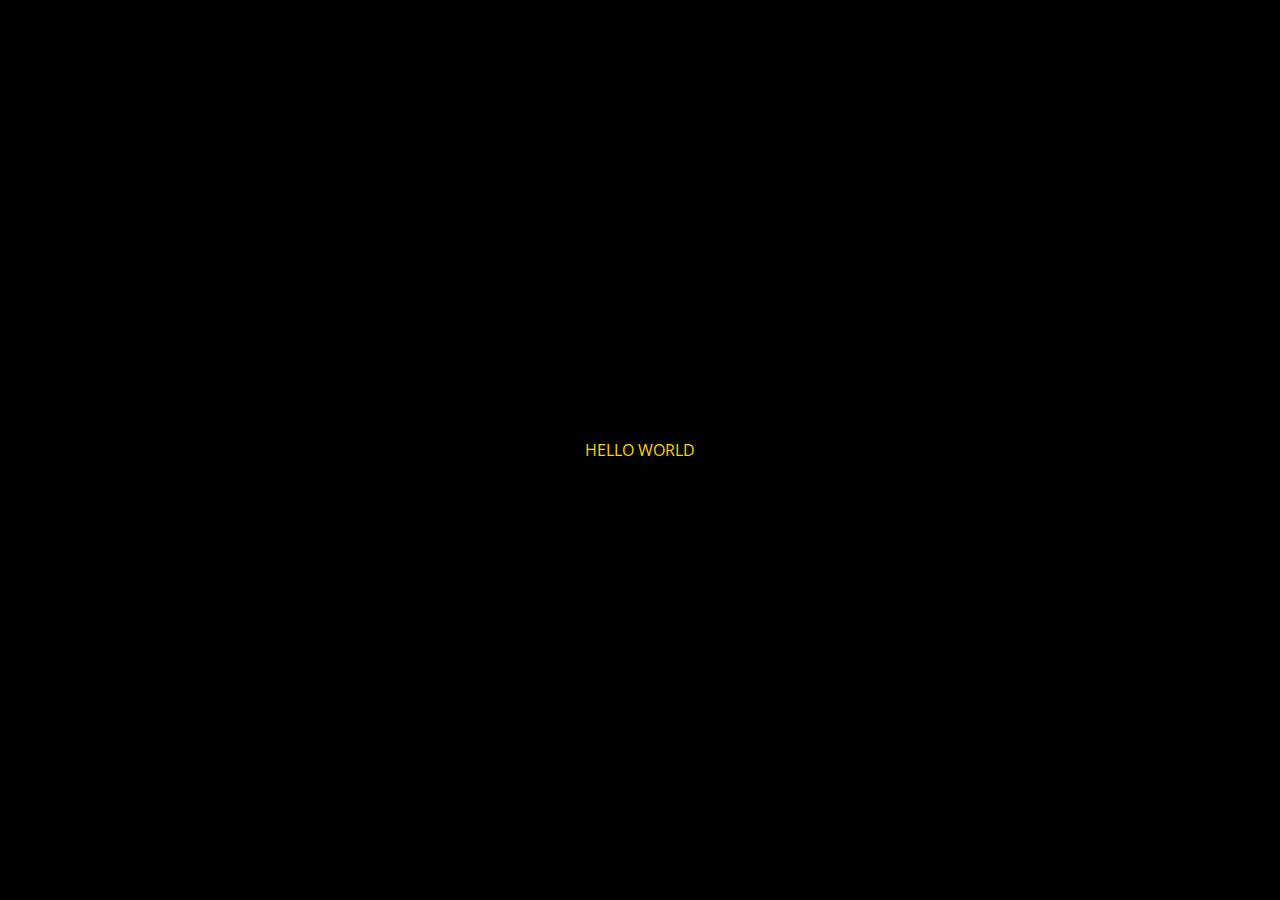
==== index.html @ 0efdc2c4 "initial commit" ====
<!doctype html>
<html>
<head>
    <title>
        Andrea Georges and Kevin Dolan are getting married.
    </title>
    <meta name="viewport" content="width=device-width, initial-scale=1.0">
    <link rel="shortcut icon" type="image/png" href="favicon.png"/>
    <link href="https://fonts.googleapis.com/css?family=Open+Sans:300,400,700" rel="stylesheet">
    <style type="text/css">
        html, body, div, span, applet, object, iframe,
        h1, h2, h3, h4, h5, h6, p, blockquote, pre,
        a, abbr, acronym, address, big, cite, code,
        del, dfn, em, img, ins, kbd, q, s, samp,
        small, strike, strong, sub, sup, tt, var,
        b, u, i, center,
        dl, dt, dd, ol, ul, li,
        fieldset, form, label, legend,
        table, caption, tbody, tfoot, thead, tr, th, td,
        article, aside, canvas, details, embed,
        figure, figcaption, footer, header, hgroup,
        menu, nav, output, ruby, section, summary,
        time, mark, audio, video {
            margin: 0;
            padding: 0;
            border: 0;
            font-size: 100%;
            font: inherit;
            vertical-align: baseline;
        }
        article, aside, details, figcaption, figure,
        footer, header, hgroup, menu, nav, section {
            display: block;
        }
        body {
            line-height: 1;
        }
        ol, ul {
            list-style: none;
        }
        blockquote, q {
            quotes: none;
        }
            blockquote:before, blockquote:after,
            q:before, q:after {
            content: '';
            content: none;
        }
        table {
            border-collapse: collapse;
            border-spacing: 0;
        }
        html {
            height: 100%;
        }
        body {
            background-color: #000;
            font-family: 'Open Sans', sans-serif;
            color: #FFD200;
            display: flex;
            width: 100%;
            height: 100%;
            flex-direction: column;
            align-items: center;
            justify-content: center;
        }
    </style>
</head>
<body>
    <div class="main">
        <h1>HELLO WORLD</h1>
    </div>
</body>
</html>
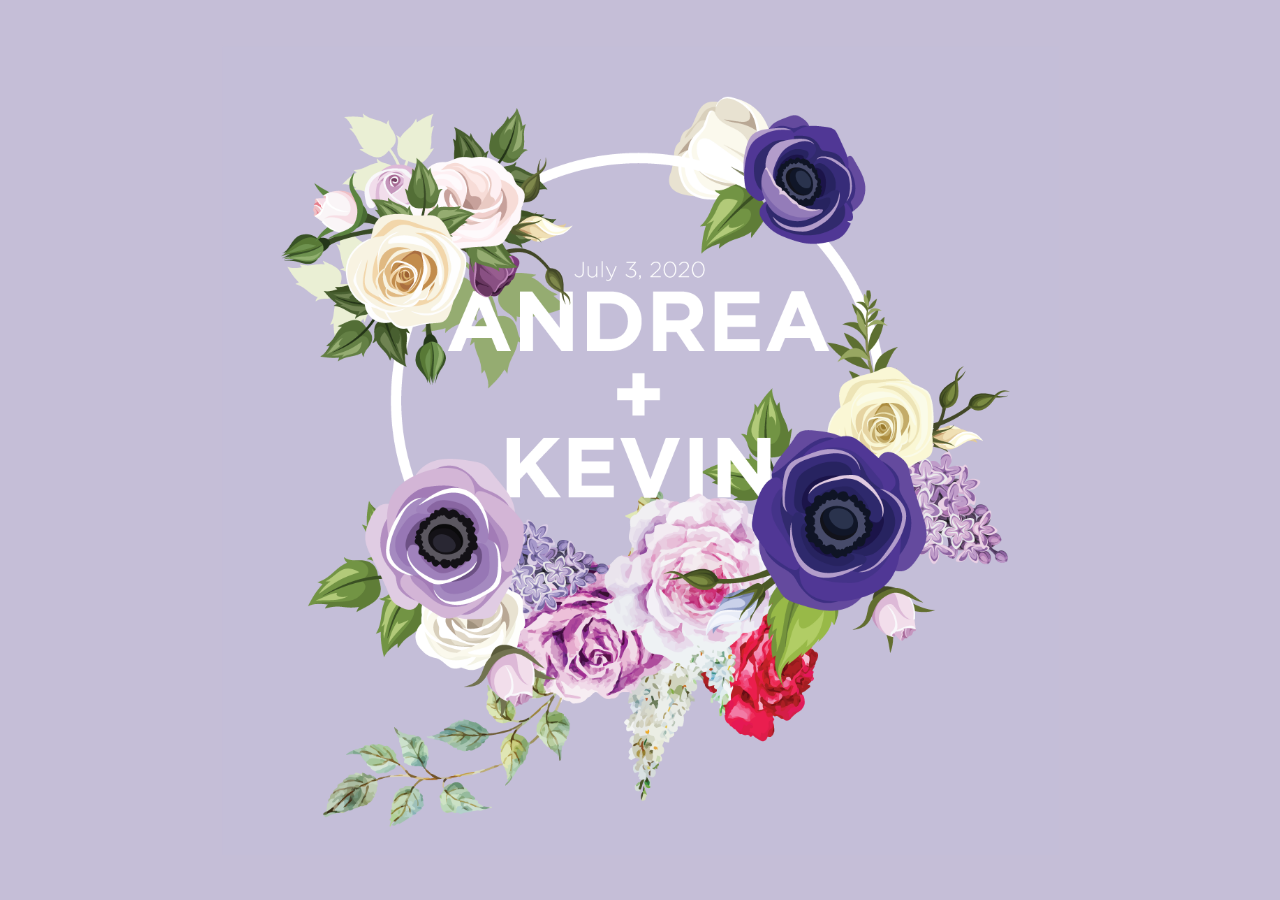
==== commit e5bfcb35: "flower" ====
--- a/index.html
+++ b/index.html
@@ -54,9 +54,9 @@
             height: 100%;
         }
         body {
-            background-color: #000;
+            background-color: #c5bed7;
             font-family: 'Open Sans', sans-serif;
-            color: #FFD200;
+            color: #FFFFFF;
             display: flex;
             width: 100%;
             height: 100%;
@@ -64,11 +64,14 @@
             align-items: center;
             justify-content: center;
         }
+        img {
+            display: block;
+            max-width: 90%;
+            max-height: 90%;
+        }
     </style>
 </head>
 <body>
-    <div class="main">
-        <h1>HELLO WORLD</h1>
-    </div>
+    <img src="flower.png" />
 </body>
 </html>
